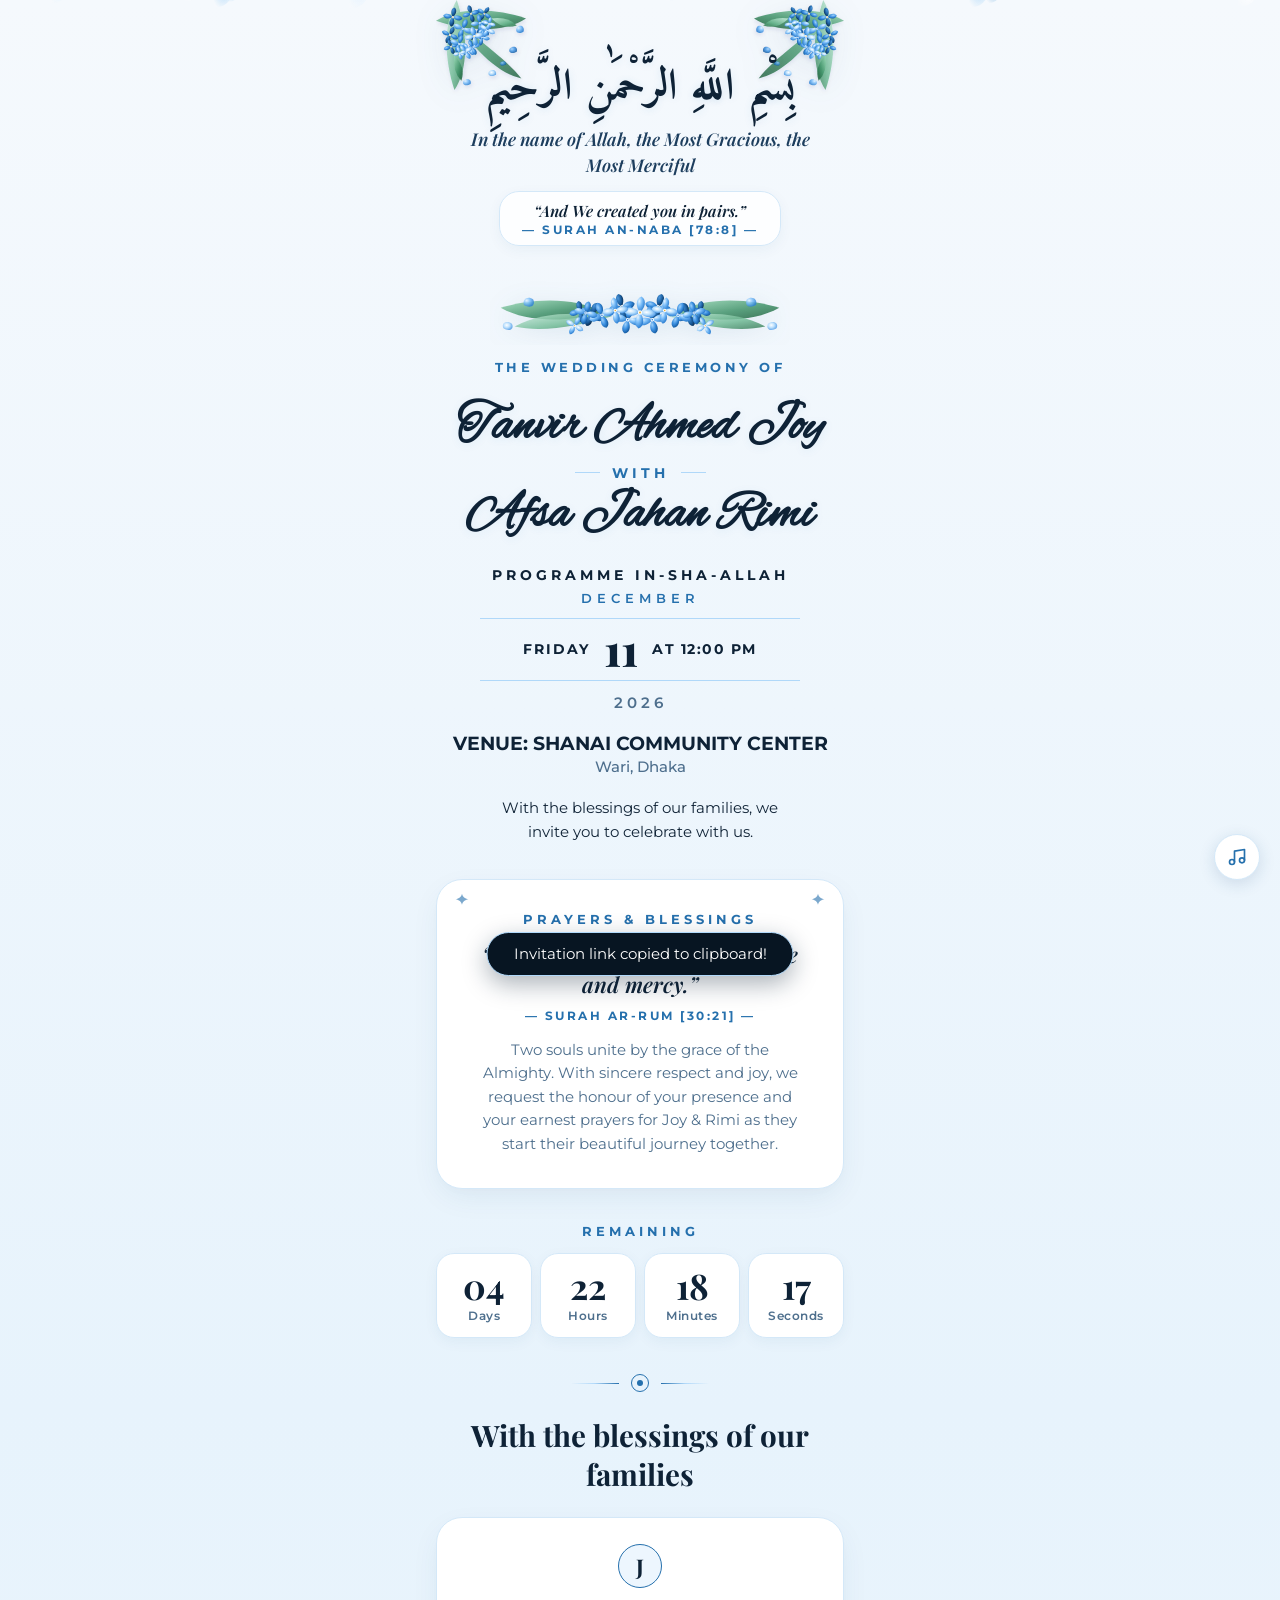
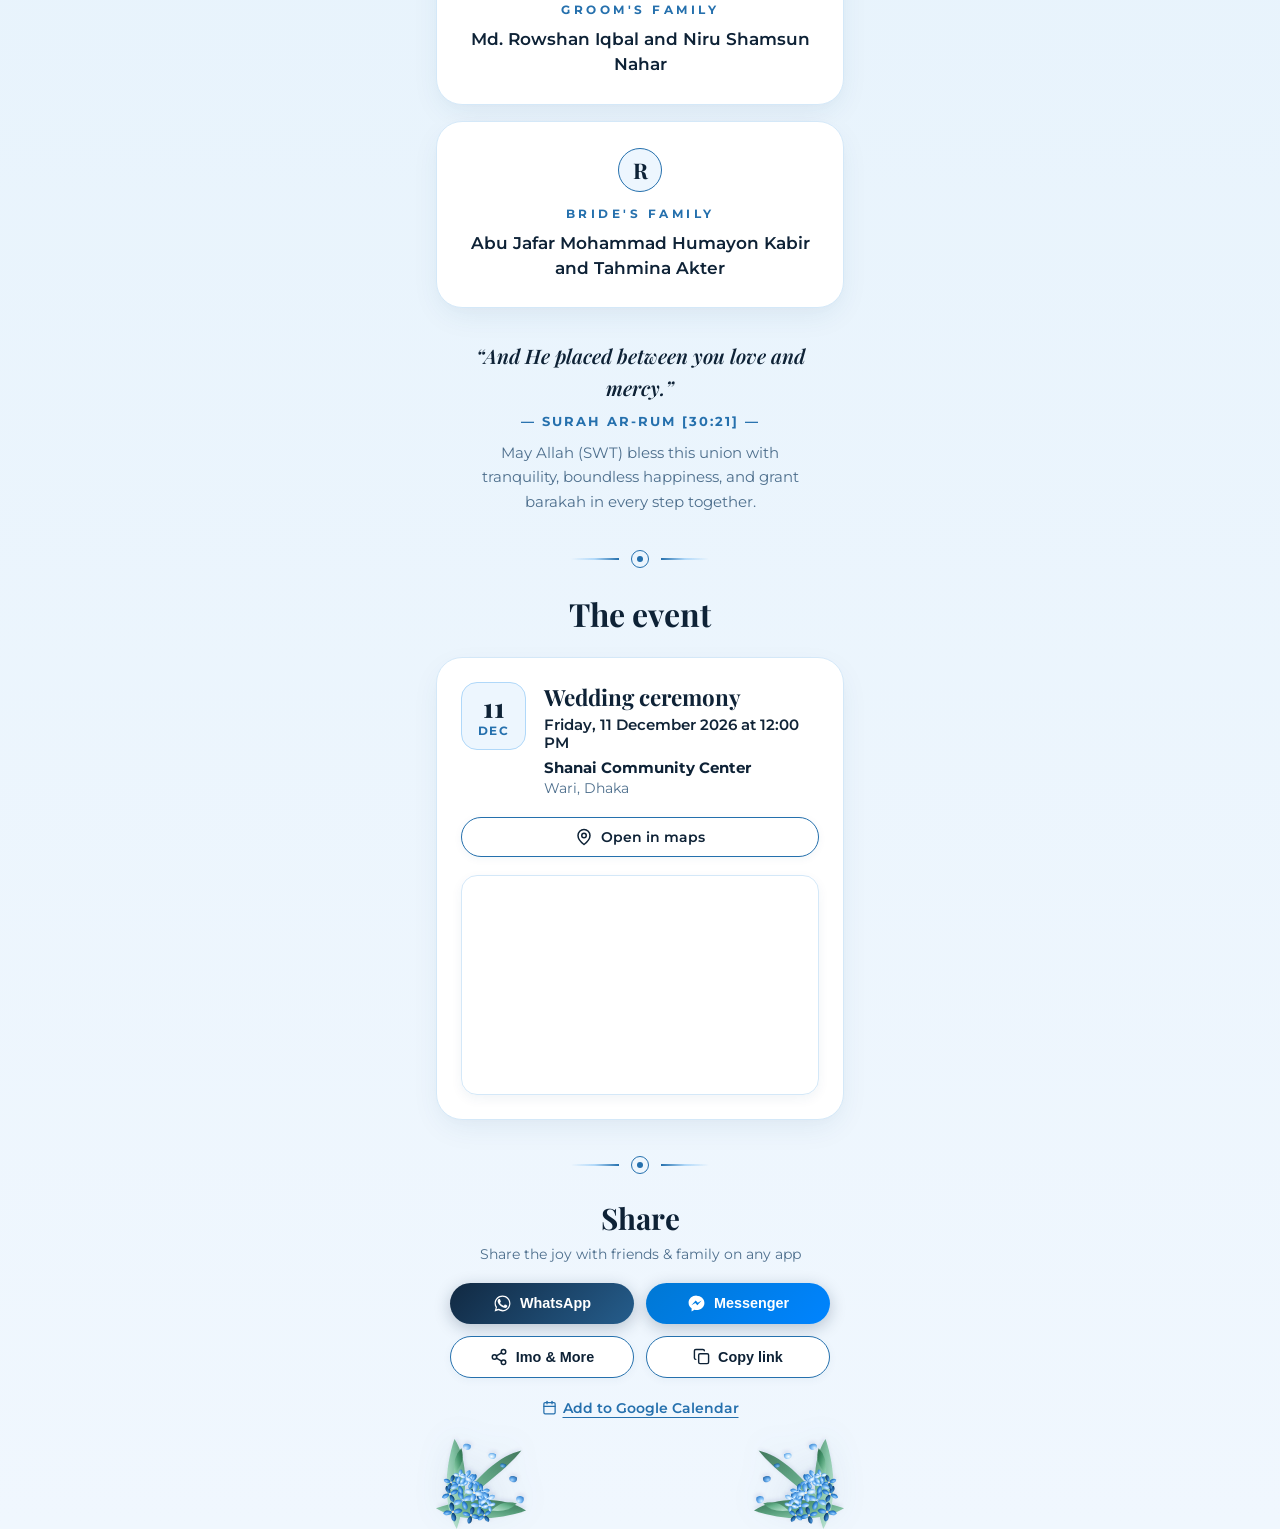
==== public/index.html @ a28a8421 "Add public directory for static site deployment" ====
<!DOCTYPE html>
<html lang="en">
<head>
  <meta charset="UTF-8">
  <meta name="viewport" content="width=device-width, initial-scale=1.0">
  <title>The Wedding of Joy & Rimi | 11 December 2026</title>
  
  <!-- Open Graph Meta Tags for WhatsApp, Facebook, iMessage previews -->
  <meta property="og:title" content="The Wedding of Joy & Rimi">
  <meta property="og:description" content="We cordially invite you to celebrate the wedding ceremony of Tanvir Ahmed Joy & Afsa Jahan Rimi on Friday, 11 December 2026 at 12:00 PM at Shanai Community Center, Wari, Dhaka.">
  <meta property="og:type" content="website">
  
  <!-- Google Fonts: Amiri (Arabic), Alex Brush (Calligraphy), Playfair Display, Montserrat -->
  <link rel="preconnect" href="https://fonts.googleapis.com">
  <link rel="preconnect" href="https://fonts.gstatic.com" crossorigin>
  <link href="https://fonts.googleapis.com/css2?family=Alex+Brush&family=Amiri:ital,wght@0,400;0,700;1,400&family=Cormorant+Garamond:ital,wght@0,400;0,500;0,600;0,700;1,400;1,600&family=Montserrat:wght@300;400;500;600;700&family=Playfair+Display:ital,wght@0,400;0,600;0,700;1,400&family=Pinyon+Script&display=swap" rel="stylesheet">
  
  <!-- Custom Stylesheet -->
  <link rel="stylesheet" href="style.css">
</head>
<body>

  <!-- Floating Falling Baby Blue Hydrangea Petals Layer -->
  <div id="petals-container"></div>

  <!-- Main Mobile-First Wrapper -->
  <main class="invitation-wrapper">

    <!-- ==============================================
         CORNER FLOWERS: PURE 100% VECTOR HYDRANGEA BLOSSOMS
         (Clean Watercolor Vector: No Text, No Human Figures)
         ============================================== -->
    <!-- Top-Left Corner -->
    <img src="assets/corner-flower.svg" class="corner-flower corner-top-left" alt="Hydrangea Corner Top Left">
    
    <!-- Top-Right Corner -->
    <img src="assets/corner-flower.svg" class="corner-flower corner-top-right" alt="Hydrangea Corner Top Right">

    <!-- Bottom-Left Corner -->
    <img src="assets/corner-flower.svg" class="corner-flower corner-bottom-left" alt="Hydrangea Corner Bottom Left">

    <!-- Bottom-Right Corner -->
    <img src="assets/corner-flower.svg" class="corner-flower corner-bottom-right" alt="Hydrangea Corner Bottom Right">


    <!-- ==============================================
         HEADER SECTION: BISMILLAH & SURAH AN-NABA AT TOP
         ============================================== -->
    <header style="text-align: center; position: relative; z-index: 2;">
      
      <!-- SACRED BLESSINGS: BISMILLAH SHOBAR UPORE -->
      <div class="sacred-header-block">
        
        <!-- 1. Arabic Bismillah: At the very top -->
        <h1 class="arabic-bismillah">
          بِسْمِ اللَّهِ الرَّحْمَٰنِ الرَّحِيمِ
        </h1>

        <!-- 2. English Translation right under Bismillah -->
        <p class="bismillah-translation">
          In the name of Allah, the Most Gracious, the Most Merciful
        </p>

        <!-- 3. Quranic Verse: Surah An-Naba Explicitly Mentioned -->
        <div class="sacred-verse-box">
          <p class="sacred-verse-text">
            &ldquo;And We created you in pairs.&rdquo;
          </p>
          <p class="sacred-verse-surah">
            — SURAH AN-NABA [78:8] —
          </p>
        </div>

      </div>

      <!-- Symmetrical Baby Blue Watercolor Hydrangea Garland -->
      <div class="top-floral-bouquet">
        <img src="assets/center-garland.svg" alt="Hydrangea Floral Garland" style="width: 100%; height: auto; max-height: 65px; display: block; margin: 0 auto;">
      </div>

      <!-- Wedding Ceremony Tag -->
      <p class="wedding-ceremony-tag">
        THE WEDDING CEREMONY OF
      </p>

      <!-- ==============================================
           COUPLE NAMES: NO CIRCLE, PURE SCRIPT (FROM YOUR PIC)
           ============================================== -->
      <div class="couple-names-section">
        <!-- Groom Name in Flowing Script Calligraphy -->
        <div class="couple-name-title">
          Tanvir Ahmed Joy
        </div>
        
        <!-- Elegant "WITH" Badge (Matching Bilal Naveed WITH Asma Zahid) -->
        <div>
          <span class="couple-with-tag">WITH</span>
        </div>
        
        <!-- Bride Name in Flowing Script Calligraphy -->
        <div class="couple-name-title">
          Afsa Jahan Rimi
        </div>
      </div>

      <!-- ==============================================
           PROGRAMME IN-SHA-ALLAH & DATE (FROM YOUR PIC)
           ============================================== -->
      <div class="hero-date-section" style="margin-top: 16px;">
        <p style="font-size: 0.88rem; letter-spacing: 4px; color: var(--primary-navy); font-weight: 700; text-transform: uppercase;">
          PROGRAMME IN-SHA-ALLAH
        </p>

        <p style="font-size: 0.82rem; letter-spacing: 5px; color: var(--accent-blue); font-weight: 600; text-transform: uppercase; margin-top: 6px;">
          DECEMBER
        </p>

        <!-- Double Strip for Date: MONDAY 24 AT 1:30 PM style -->
        <div class="date-double-strip">
          <span style="font-size: 0.88rem; letter-spacing: 2px; color: var(--primary-navy); font-weight: 700;">FRIDAY</span>
          <span style="font-family: 'Playfair Display', Georgia, serif; font-size: 2.8rem; line-height: 1; color: var(--primary-navy); font-weight: 800;">11</span>
          <span style="font-size: 0.88rem; letter-spacing: 1.5px; color: var(--primary-navy); font-weight: 700;">AT 12:00 PM</span>
        </div>

        <p style="font-size: 0.95rem; letter-spacing: 4px; color: var(--text-muted); font-weight: 600; margin-bottom: 20px;">
          2026
        </p>

        <!-- Venue Headline -->
        <h3 style="font-size: 1.18rem; font-weight: 700; color: var(--primary-navy); margin-bottom: 3px;">
          VENUE: SHANAI COMMUNITY CENTER
        </h3>
        <p style="font-size: 0.92rem; color: var(--text-muted); font-weight: 500; margin-bottom: 20px;">
          Wari, Dhaka
        </p>

        <!-- Welcome Sentence -->
        <p style="font-size: 0.95rem; color: var(--text-main); font-weight: 400; line-height: 1.6; max-width: 320px; margin: 0 auto;">
          With the blessings of our families, we invite you to celebrate with us.
        </p>
      </div>

    </header>


    <!-- ==============================================
         PRAYERS & BLESSINGS SECTION
         ============================================== -->
    <section style="margin-top: 35px; position: relative; z-index: 2;">
      
      <!-- Blessing Card with Corner Accents -->
      <div class="wedding-card" style="text-align: center; padding: 32px 24px;">
        
        <!-- Corner Floral Mini Icons -->
        <div style="position: absolute; top: 12px; left: 14px; opacity: 0.6;">
          <svg width="22" height="22" viewBox="0 0 24 24" fill="var(--accent-blue)">
            <path d="M12 2C13 6 15 7 19 8C15 9 13 10 12 14C11 10 9 9 5 8C9 7 11 6 12 2Z"/>
          </svg>
        </div>
        <div style="position: absolute; top: 12px; right: 14px; opacity: 0.6;">
          <svg width="22" height="22" viewBox="0 0 24 24" fill="var(--accent-blue)">
            <path d="M12 2C13 6 15 7 19 8C15 9 13 10 12 14C11 10 9 9 5 8C9 7 11 6 12 2Z"/>
          </svg>
        </div>

        <p style="font-size: 0.8rem; letter-spacing: 4px; color: var(--accent-blue); font-weight: 700; text-transform: uppercase; margin-bottom: 12px;">
          PRAYERS & BLESSINGS
        </p>

        <h2 class="font-serif-title" style="font-size: 1.35rem; font-style: italic; font-weight: 600; color: var(--primary-navy); line-height: 1.4; margin-bottom: 8px;">
          &ldquo;And He placed between you love and mercy.&rdquo;
        </h2>
        <p style="font-size: 0.76rem; letter-spacing: 2.5px; font-weight: 700; color: var(--accent-blue); text-transform: uppercase; margin-bottom: 16px;">
          — SURAH AR-RUM [30:21] —
        </p>

        <p style="font-size: 0.92rem; color: var(--text-muted); line-height: 1.6; max-width: 320px; margin: 0 auto;">
          Two souls unite by the grace of the Almighty. With sincere respect and joy, we request the honour of your presence and your earnest prayers for Joy & Rimi as they start their beautiful journey together.
        </p>
      </div>

      <!-- COUNTDOWN TIMER SECTION -->
      <div style="text-align: center; margin-top: 35px;">
        <p style="font-size: 0.8rem; letter-spacing: 4px; color: var(--accent-blue); font-weight: 700; text-transform: uppercase; margin-bottom: 12px;">
          REMAINING
        </p>

        <!-- 4 Grid Boxes -->
        <div class="countdown-grid">
          <div class="countdown-box">
            <div id="days" class="countdown-number">00</div>
            <div class="countdown-label">Days</div>
          </div>
          <div class="countdown-box">
            <div id="hours" class="countdown-number">00</div>
            <div class="countdown-label">Hours</div>
          </div>
          <div class="countdown-box">
            <div id="minutes" class="countdown-number">00</div>
            <div class="countdown-label">Minutes</div>
          </div>
          <div class="countdown-box">
            <div id="seconds" class="countdown-number">00</div>
            <div class="countdown-label">Seconds</div>
          </div>
        </div>
      </div>

    </section>


    <!-- ==============================================
         DIVIDER
         ============================================== -->
    <div class="ornament-divider">
      <div class="line"></div>
      <div class="circle"></div>
      <div class="line right"></div>
    </div>


    <!-- ==============================================
         FAMILY BLESSINGS SECTION
         ============================================== -->
    <section style="position: relative; z-index: 2;">
      
      <div style="text-align: center; margin-bottom: 24px;">
        <h2 class="font-serif-title" style="font-size: 1.85rem; color: var(--primary-navy); font-weight: 700; line-height: 1.3;">
          With the blessings of our<br>families
        </h2>
      </div>

      <div style="display: flex; flex-direction: column; gap: 16px;">
        
        <!-- GROOM'S FAMILY CARD -->
        <div class="wedding-card" style="text-align: center; padding: 26px 20px;">
          <!-- Badge Circle with Groom's Initial (J for Joy) -->
          <div style="width: 44px; height: 44px; border: 1.5px solid var(--accent-blue); border-radius: 50%; display: flex; align-items: center; justify-content: center; margin: 0 auto 14px auto; background: var(--accent-blue-pale);">
            <span class="font-serif-title" style="font-size: 1.35rem; color: var(--primary-navy); font-weight: 700;">J</span>
          </div>

          <p style="font-size: 0.78rem; letter-spacing: 3.5px; color: var(--accent-blue); font-weight: 700; text-transform: uppercase; margin-bottom: 10px;">
            GROOM'S FAMILY
          </p>

          <p style="font-size: 1.05rem; color: var(--primary-navy); font-weight: 600; line-height: 1.5;">
             Md. Rowshan Iqbal and Niru Shamsun Nahar
          </p>
        </div>

        <!-- BRIDE'S FAMILY CARD -->
        <div class="wedding-card" style="text-align: center; padding: 26px 20px;">
          <!-- Badge Circle with Bride's Initial (R for Rimi) -->
          <div style="width: 44px; height: 44px; border: 1.5px solid var(--accent-blue); border-radius: 50%; display: flex; align-items: center; justify-content: center; margin: 0 auto 14px auto; background: var(--accent-blue-pale);">
            <span class="font-serif-title" style="font-size: 1.35rem; color: var(--primary-navy); font-weight: 700;">R</span>
          </div>

          <p style="font-size: 0.78rem; letter-spacing: 3.5px; color: var(--accent-blue); font-weight: 700; text-transform: uppercase; margin-bottom: 10px;">
            BRIDE'S FAMILY
          </p>

          <p style="font-size: 1.05rem; color: var(--primary-navy); font-weight: 600; line-height: 1.5;">
            Abu Jafar Mohammad Humayon Kabir and Tahmina Akter
          </p>
        </div>

      </div>

      <!-- Islamic Quranic Verse & Couple's Blessing Quote -->
      <div style="text-align: center; margin-top: 32px; padding: 0 10px;">
        <p class="font-serif-title" style="font-size: 1.25rem; font-style: italic; color: var(--primary-navy); line-height: 1.6; margin-bottom: 10px; font-weight: 600;">
          &ldquo;And He placed between you love and mercy.&rdquo;
        </p>
        <p style="font-size: 0.8rem; letter-spacing: 2px; color: var(--accent-blue); font-weight: 700; text-transform: uppercase; margin-bottom: 12px;">
          — Surah Ar-Rum [30:21] —
        </p>
        <p style="font-size: 0.95rem; color: var(--text-muted); font-weight: 400; line-height: 1.6; max-width: 330px; margin: 0 auto;">
          May Allah (SWT) bless this union with tranquility, boundless happiness, and grant barakah in every step together.
        </p>
      </div>

    </section>


    <!-- ==============================================
         DIVIDER
         ============================================== -->
    <div class="ornament-divider">
      <div class="line"></div>
      <div class="circle"></div>
      <div class="line right"></div>
    </div>


    <!-- ==============================================
         THE EVENT SECTION
         ============================================== -->
    <section style="position: relative; z-index: 2;">
      
      <div style="text-align: center; margin-bottom: 22px;">
        <h2 class="font-serif-title" style="font-size: 2rem; color: var(--primary-navy); font-weight: 700;">
          The event
        </h2>
      </div>

      <!-- Event Details Card -->
      <div class="wedding-card" style="padding: 24px;">
        
        <!-- Header Row with Date Badge & Title -->
        <div style="display: flex; gap: 18px; align-items: flex-start; margin-bottom: 20px;">
          
          <!-- Date Badge with Clean Normal 11 -->
          <div style="min-width: 65px; height: 68px; border: 1.5px solid var(--accent-blue-light); border-radius: 16px; display: flex; flex-direction: column; align-items: center; justify-content: center; background: var(--accent-blue-pale);">
            <span style="font-family: 'Playfair Display', Georgia, serif; font-size: 1.7rem; font-weight: 800; color: var(--primary-navy); line-height: 1;">11</span>
            <span style="font-size: 0.72rem; letter-spacing: 1.5px; color: var(--accent-blue); font-weight: 700; margin-top: 3px;">DEC</span>
          </div>

          <!-- Event Title & Info -->
          <div>
            <h3 class="font-serif-title" style="font-size: 1.4rem; font-weight: 700; color: var(--primary-navy); margin-bottom: 4px;">
              Wedding ceremony
            </h3>
            <p style="font-size: 0.92rem; color: var(--text-main); font-weight: 600; margin-bottom: 6px;">
              Friday, 11 December 2026 at 12:00 PM
            </p>
            <p style="font-size: 0.95rem; color: var(--primary-navy); font-weight: 700; margin-bottom: 2px;">
              Shanai Community Center
            </p>
            <p style="font-size: 0.88rem; color: var(--text-muted);">
              Wari, Dhaka
            </p>
          </div>

        </div>

        <!-- Open in Maps Button -->
        <div style="text-align: center; margin-bottom: 18px;">
          <a href="https://maps.google.com/?q=Shanai+Community+Center,+Wari,+Dhaka" target="_blank" rel="noopener noreferrer" class="btn-outline" style="width: 100%; border-radius: 50px; padding: 10px 20px; font-size: 0.9rem;">
            <svg width="18" height="18" viewBox="0 0 24 24" fill="none" stroke="currentColor" stroke-width="2" stroke-linecap="round" stroke-linejoin="round">
              <path d="M20 10c0 6-8 12-8 12s-8-6-8-12a8 8 0 0 1 16 0Z"/>
              <circle cx="12" cy="10" r="3"/>
            </svg>
            Open in maps
          </a>
        </div>

        <!-- Google Map Interactive Embed -->
        <div style="border-radius: 16px; overflow: hidden; height: 220px; border: 1px solid var(--card-border); position: relative; box-shadow: 0 4px 12px rgba(25, 75, 120, 0.06);">
          <iframe 
            src="https://maps.google.com/maps?q=Shanai%20Community%20Center,%20Wari,%20Dhaka&t=&z=15&ie=UTF8&iwloc=&output=embed" 
            width="100%" 
            height="100%" 
            style="border:0;" 
            allowfullscreen="" 
            loading="lazy" 
            referrerpolicy="no-referrer-when-downgrade">
          </iframe>
        </div>

      </div>

    </section>


    <!-- ==============================================
         DIVIDER
         ============================================== -->
    <div class="ornament-divider">
      <div class="line"></div>
      <div class="circle"></div>
      <div class="line right"></div>
    </div>


    <!-- ==============================================
         SHARE SECTION (Multi-App Support)
         ============================================== -->
    <section style="text-align: center; position: relative; z-index: 2;">
      
      <h2 class="font-serif-title" style="font-size: 1.85rem; color: var(--primary-navy); font-weight: 700; margin-bottom: 8px;">
        Share
      </h2>
      <p style="font-size: 0.88rem; color: var(--text-muted); margin-bottom: 20px;">
        Share the joy with friends & family on any app
      </p>

      <!-- Share Action Buttons Grid -->
      <div style="display: grid; grid-template-columns: 1fr 1fr; gap: 12px; max-width: 380px; margin: 0 auto;">
        
        <!-- WhatsApp Button -->
        <button id="btn-whatsapp" class="btn-primary" style="padding: 11px 16px; font-size: 0.9rem;">
          <svg width="19" height="19" viewBox="0 0 24 24" fill="currentColor">
            <path d="M17.472 14.382c-.301-.15-1.78-.878-2.056-.979-.276-.1-.477-.15-.678.15-.201.301-.779.979-.955 1.18-.176.2-.352.226-.653.075-.301-.15-1.272-.469-2.423-1.496-.895-.798-1.5-1.784-1.676-2.085-.176-.301-.019-.464.132-.614.136-.135.301-.351.452-.527.15-.176.201-.301.301-.502.1-.201.05-.377-.025-.527-.075-.15-.678-1.633-.929-2.235-.245-.586-.494-.506-.678-.515-.176-.008-.377-.01-.578-.01s-.527.075-.803.377c-.276.301-1.054 1.03-1.054 2.511s1.079 2.912 1.23 3.113c.15.201 2.124 3.244 5.145 4.549.718.311 1.279.497 1.716.636.722.23 1.378.197 1.898.12.579-.087 1.78-.728 2.03-1.43.251-.702.251-1.303.176-1.43-.075-.127-.276-.202-.577-.353z"/>
            <path d="M12 2C6.477 2 2 6.477 2 12c0 1.905.534 3.684 1.46 5.203L2 22l4.945-1.419C8.423 21.497 10.155 22 12 22c5.523 0 10-4.477 10-10S17.523 2 12 2zm0 18c-1.65 0-3.18-.485-4.469-1.318l-.32-.206-2.92.838.852-2.836-.226-.339C4.047 14.858 3.5 13.487 3.5 12c0-4.687 3.813-8.5 8.5-8.5s8.5 3.813 8.5 8.5-3.813 8.5-8.5 8.5z"/>
          </svg>
          WhatsApp
        </button>

        <!-- Messenger / Facebook Button -->
        <button id="btn-messenger" class="btn-primary" style="padding: 11px 16px; font-size: 0.9rem; background: linear-gradient(135deg, #0078d4, #0084ff);">
          <svg width="19" height="19" viewBox="0 0 24 24" fill="currentColor">
            <path d="M12 2C6.48 2 2 6.03 2 11c0 2.87 1.48 5.43 3.79 7.08V22l3.66-2.01c.82.23 1.69.35 2.55.35 5.52 0 10-4.03 10-9s-4.48-9-10-9zm1.06 12.13l-2.54-2.71-4.96 2.71 5.46-5.8 2.58 2.71 4.92-2.71-5.46 5.8z"/>
          </svg>
          Messenger
        </button>

        <!-- Imo & All Apps (Native Share Sheet) -->
        <button id="btn-share-all" class="btn-outline" style="padding: 11px 16px; font-size: 0.9rem;">
          <svg width="18" height="18" viewBox="0 0 24 24" fill="none" stroke="currentColor" stroke-width="2" stroke-linecap="round" stroke-linejoin="round">
            <circle cx="18" cy="5" r="3"></circle>
            <circle cx="6" cy="12" r="3"></circle>
            <circle cx="18" cy="19" r="3"></circle>
            <line x1="8.59" y1="13.51" x2="15.42" y2="17.49"></line>
            <line x1="15.41" y1="6.51" x2="8.59" y2="10.49"></line>
          </svg>
          Imo & More
        </button>

        <!-- Copy Link Button -->
        <button id="btn-copy" class="btn-outline" style="padding: 11px 16px; font-size: 0.9rem;">
          <svg width="17" height="17" viewBox="0 0 24 24" fill="none" stroke="currentColor" stroke-width="2" stroke-linecap="round" stroke-linejoin="round">
            <rect width="14" height="14" x="8" y="8" rx="2" ry="2"/>
            <path d="M4 16c-1.1 0-2-.9-2-2V4c0-1.1.9-2 2-2h10c1.1 0 2 .9 2 2"/>
          </svg>
          Copy link
        </button>

      </div>

      <!-- Add to Calendar option -->
      <div style="margin-top: 22px;">
        <a href="https://calendar.google.com/calendar/render?action=TEMPLATE&text=Wedding+Ceremony:+Joy+%26+Rimi&dates=20261211T060000Z/20261211T100000Z&details=The+Wedding+Ceremony+of+Joy+%26+Rimi+at+Shanai+Community+Center,+Wari,+Dhaka.&location=Shanai+Community+Center,+Wari,+Dhaka" target="_blank" rel="noopener noreferrer" style="font-size: 0.85rem; color: var(--accent-blue); text-decoration: underline; text-underline-offset: 4px; display: inline-flex; align-items: center; gap: 6px; font-weight: 600;">
          <svg width="15" height="15" viewBox="0 0 24 24" fill="none" stroke="currentColor" stroke-width="2" stroke-linecap="round" stroke-linejoin="round">
            <rect width="18" height="18" x="3" y="4" rx="2" ry="2"/>
            <line x1="16" x2="16" y1="2" y2="6"/>
            <line x1="8" x2="8" y1="2" y2="6"/>
            <line x1="3" x2="21" y1="10" y2="10"/>
          </svg>
          Add to Google Calendar
        </a>
      </div>

    </section>

    <!-- Footer spacing -->
    <div style="height: 30px;"></div>

  </main>

  <!-- Floating Gentle Background Music Button -->
  <button id="music-toggle" class="music-toggle" title="Play Wedding Melody">
    <svg width="20" height="20" viewBox="0 0 24 24" fill="none" stroke="currentColor" stroke-width="2" stroke-linecap="round" stroke-linejoin="round">
      <path d="M9 18V5l12-2v13"/>
      <circle cx="6" cy="18" r="3"/>
      <circle cx="18" cy="16" r="3"/>
    </svg>
  </button>

  <!-- Toast Popup -->
  <div id="toast">Invitation link copied to clipboard!</div>

  <script src="script.js"></script>
</body>
</html>
---- public/style.css ----
:root {
  /* =========================================================
     VIBRANT BABY BLUE & ROYAL NAVY THEME (Crystal Clear Edition)
     ========================================================= */
  --bg-gradient-start: #f5f9fd;
  --bg-gradient-mid: #e7f3fc;
  --bg-gradient-end: #f0f7fe;
  
  --card-bg: #ffffff;
  --card-border: #d4e8f8;
  --card-shadow: 0 10px 30px -4px rgba(25, 75, 120, 0.08), 0 4px 14px rgba(0, 0, 0, 0.02);

  /* High-Contrast Deep Midnight Navy */
  --primary-navy: #0e2236;
  --primary-navy-dark: #071522;
  --primary-navy-light: #1d3e5e;
  --primary-purple: #0e2236;          /* mapped for headings & titles */
  --primary-purple-dark: #071522;
  --primary-purple-light: #2b5680;
  --primary-purple-soft: rgba(43, 120, 184, 0.1);

  /* Vibrant Hydrangea Blues */
  --accent-blue: #2570ad;
  --accent-blue-mid: #4a9be4;
  --accent-blue-light: #b0d8f9;
  --accent-blue-pale: #edf6fe;
  
  /* Accent Mappings */
  --accent-gold: #2570ad;
  --accent-gold-light: #a8d5f8;
  --accent-gold-dark: #194f7d;
  --accent-leaf: #3e88c7;
  --accent-purple: #2570ad;

  /* Crisp Readable Text Colors */
  --text-main: #112437;               /* Deep navy, ultra clear */
  --text-muted: #4e6f8d;              /* Slate blue for subtitles */
  --text-light: #7a9cb9;

  /* Fresh Watercolor Floral Palette */
  --flower-deep: #1b62a1;
  --flower-vibrant: #3d92dd;
  --flower-sky: #7bbef8;
  --flower-pale: #cde6fd;
  --leaf-fresh: #42936a;
  --leaf-light: #80c49f;
}

* {
  box-sizing: border-box;
  margin: 0;
  padding: 0;
  -webkit-tap-highlight-color: transparent;
}

body {
  font-family: 'Montserrat', sans-serif;
  color: var(--text-main);
  background: linear-gradient(180deg, var(--bg-gradient-start) 0%, var(--bg-gradient-mid) 45%, var(--bg-gradient-end) 100%);
  min-height: 100vh;
  display: flex;
  justify-content: center;
  align-items: flex-start;
  position: relative;
  overflow-x: hidden;
}

/* Background floating petals container */
#petals-container {
  position: fixed;
  top: 0;
  left: 0;
  width: 100%;
  height: 100%;
  pointer-events: none;
  z-index: 1;
  overflow: hidden;
}

.petal {
  position: absolute;
  top: -20px;
  border-radius: 80% 0 80% 0;
  filter: blur(0.3px);
  animation: fallDown linear infinite, sway ease-in-out infinite alternate;
}

@keyframes fallDown {
  0% {
    top: -30px;
    opacity: 0;
  }
  15% {
    opacity: 0.95;
  }
  85% {
    opacity: 0.9;
  }
  100% {
    top: 105vh;
    opacity: 0;
  }
}

@keyframes sway {
  0% {
    transform: rotate(0deg) translateX(0px);
  }
  50% {
    transform: rotate(45deg) translateX(24px);
  }
  100% {
    transform: rotate(90deg) translateX(-24px);
  }
}

/* Main Container: Mobile view */
.invitation-wrapper {
  width: 100%;
  max-width: 440px;
  min-height: 100vh;
  background: transparent;
  position: relative;
  z-index: 2;
  padding: 0 16px 80px 16px;
  margin: 0 auto;
}

/* ==============================================
   PURE WATERCOLOR HYDRANGEA CORNER FLOWERS
   (Clean 100% Vector Art: No Text, No Human Figures)
   ============================================== */
.corner-flower {
  position: absolute;
  width: 120px;
  max-width: 28vw;
  pointer-events: none;
  z-index: 1;
  user-select: none;
  filter: drop-shadow(0 6px 16px rgba(25, 75, 120, 0.08));
}

.corner-top-left {
  top: 0;
  left: 16px;
}

.corner-top-right {
  top: 0;
  right: 16px;
  transform: scaleX(-1);
  transform-origin: center;
}

.corner-bottom-left {
  bottom: 0;
  left: 16px;
  transform: scaleY(-1);
  transform-origin: center;
}

.corner-bottom-right {
  bottom: 0;
  right: 16px;
  transform: scale(-1, -1);
  transform-origin: center;
}

/* ==============================================
   SACRED TOP HEADER (Bismillah & Surah An-Naba)
   ============================================== */
.sacred-header-block {
  text-align: center;
  padding: 58px 16px 14px 16px;
  position: relative;
  z-index: 2;
  margin: 0 auto;
}

.arabic-bismillah {
  font-family: 'Amiri', serif;
  font-size: clamp(2rem, 6.2vw, 2.7rem);
  font-weight: 700;
  color: var(--primary-navy);
  line-height: 1.4;
  margin: 0 auto 8px auto;
  text-align: center;
  text-shadow: 0 1px 8px rgba(37, 112, 173, 0.12);
  letter-spacing: 0.5px;
}

.bismillah-translation {
  font-family: 'Playfair Display', Georgia, serif;
  font-size: clamp(0.92rem, 3.2vw, 1.1rem);
  font-style: italic;
  font-weight: 600;
  color: var(--primary-navy-light);
  line-height: 1.45;
  margin: 0 auto 14px auto;
  text-align: center;
}

.sacred-verse-box {
  display: inline-flex;
  flex-direction: column;
  align-items: center;
  justify-content: center;
  background: rgba(255, 255, 255, 0.8);
  backdrop-filter: blur(8px);
  -webkit-backdrop-filter: blur(8px);
  border: 1px solid var(--card-border);
  border-radius: 20px;
  padding: 8px 22px;
  box-shadow: 0 4px 14px rgba(25, 75, 120, 0.05);
  margin: 0 auto;
}

.sacred-verse-text {
  font-family: 'Playfair Display', Georgia, serif;
  font-size: 0.98rem;
  font-style: italic;
  font-weight: 600;
  color: var(--primary-navy);
  margin-bottom: 2px;
}

.sacred-verse-surah {
  font-family: 'Montserrat', sans-serif;
  font-size: 0.72rem;
  letter-spacing: 2.5px;
  font-weight: 700;
  color: var(--accent-blue);
  text-transform: uppercase;
}

.top-floral-bouquet {
  margin: 20px auto 14px auto;
  max-width: 300px;
  height: 65px;
  display: flex;
  justify-content: center;
  align-items: center;
  position: relative;
  z-index: 2;
}

.wedding-ceremony-tag {
  font-size: 0.82rem;
  letter-spacing: 3.5px;
  color: var(--accent-blue);
  font-weight: 700;
  text-transform: uppercase;
  margin: 0 auto 10px auto;
  text-align: center;
}

/* Couple Names Section (No Circle, Pure Script Calligraphy from Image) */
.couple-names-section {
  margin: 24px auto 20px auto;
  text-align: center;
  position: relative;
  z-index: 2;
  padding: 0 10px;
}

.couple-name-title {
  font-family: 'Alex Brush', cursive;
  font-size: clamp(2.3rem, 7.2vw, 3.2rem);
  font-weight: 700;
  color: var(--primary-navy);
  line-height: 1.15;
  letter-spacing: 0.5px;
  text-shadow: 0 2px 10px rgba(37, 112, 173, 0.08);
}

.couple-with-tag {
  font-family: 'Montserrat', sans-serif;
  font-size: 0.85rem;
  font-weight: 700;
  letter-spacing: 4px;
  color: var(--accent-blue);
  margin: 6px 0;
  display: inline-flex;
  align-items: center;
  gap: 12px;
}

.couple-with-tag::before,
.couple-with-tag::after {
  content: '';
  width: 25px;
  height: 1px;
  background: var(--accent-blue-light);
  display: inline-block;
}

/* Double horizontal lines for date (from user image) */
.date-double-strip {
  border-top: 1.5px solid var(--accent-blue-light);
  border-bottom: 1.5px solid var(--accent-blue-light);
  padding: 8px 0;
  margin: 12px auto;
  max-width: 320px;
  display: flex;
  align-items: center;
  justify-content: center;
  gap: 14px;
}

/* Font helpers */
.font-serif-title {
  font-family: 'Playfair Display', 'Cormorant Garamond', Georgia, serif;
}

.font-script {
  font-family: 'Alex Brush', 'Pinyon Script', cursive;
}

.font-display {
  font-family: 'Playfair Display', Georgia, serif;
}

/* Section Divider */
.ornament-divider {
  display: flex;
  align-items: center;
  justify-content: center;
  gap: 12px;
  margin: 36px 0 24px 0;
  color: var(--accent-blue);
}

.ornament-divider .line {
  height: 1.5px;
  width: 48px;
  background: linear-gradient(90deg, transparent, var(--accent-blue-light), var(--accent-blue));
}

.ornament-divider .line.right {
  background: linear-gradient(90deg, var(--accent-blue), var(--accent-blue-light), transparent);
}

.ornament-divider .circle {
  width: 18px;
  height: 18px;
  border: 1.5px solid var(--accent-blue);
  border-radius: 50%;
  display: flex;
  align-items: center;
  justify-content: center;
}

.ornament-divider .circle::after {
  content: '';
  width: 6px;
  height: 6px;
  background-color: var(--accent-blue);
  border-radius: 50%;
}

/* Cards */
.wedding-card {
  background: var(--card-bg);
  border-radius: 26px;
  padding: 24px;
  border: 1px solid var(--card-border);
  box-shadow: var(--card-shadow);
  position: relative;
  z-index: 2;
  transition: transform 0.3s ease, box-shadow 0.3s ease;
}

/* Countdown boxes */
.countdown-grid {
  display: grid;
  grid-template-columns: repeat(4, 1fr);
  gap: 8px;
  margin-top: 14px;
}

.countdown-box {
  background: #ffffff;
  border-radius: 18px;
  padding: 14px 4px;
  text-align: center;
  border: 1.2px solid var(--card-border);
  box-shadow: 0 4px 14px rgba(25, 75, 120, 0.05);
}

.countdown-number {
  font-family: 'Playfair Display', Georgia, serif;
  font-size: 2.2rem;
  font-weight: 700;
  color: var(--primary-navy);
  line-height: 1.05;
}

.countdown-label {
  font-size: 0.72rem;
  color: var(--text-muted);
  font-weight: 600;
  margin-top: 4px;
  letter-spacing: 0.5px;
}

/* Action Buttons */
.btn-primary {
  background: linear-gradient(135deg, #112942 0%, #255d8c 100%);
  color: #ffffff;
  border: none;
  border-radius: 50px;
  padding: 12px 28px;
  font-weight: 600;
  font-size: 0.95rem;
  display: inline-flex;
  align-items: center;
  justify-content: center;
  gap: 8px;
  cursor: pointer;
  transition: all 0.25s ease;
  text-decoration: none;
  box-shadow: 0 4px 16px rgba(17, 41, 66, 0.25);
}

.btn-primary:hover {
  background: linear-gradient(135deg, #091a2b 0%, #1a4970 100%);
  transform: translateY(-2px);
  box-shadow: 0 6px 20px rgba(17, 41, 66, 0.35);
}

.btn-outline {
  background: #ffffff;
  color: var(--primary-navy);
  border: 1.5px solid var(--accent-blue);
  border-radius: 50px;
  padding: 12px 28px;
  font-weight: 600;
  font-size: 0.95rem;
  display: inline-flex;
  align-items: center;
  justify-content: center;
  gap: 8px;
  cursor: pointer;
  transition: all 0.25s ease;
  text-decoration: none;
  box-shadow: 0 2px 8px rgba(25, 75, 120, 0.05);
}

.btn-outline:hover {
  background: var(--accent-blue-pale);
  border-color: var(--accent-blue-mid);
  color: var(--primary-navy-dark);
  transform: translateY(-2px);
}

/* Toast Message */
#toast {
  position: fixed;
  bottom: 24px;
  left: 50%;
  transform: translateX(-50%) translateY(100px);
  background: var(--primary-navy-dark);
  color: #ffffff;
  border: 1px solid var(--accent-blue-light);
  padding: 12px 26px;
  border-radius: 30px;
  font-size: 0.92rem;
  box-shadow: 0 8px 25px rgba(14, 34, 54, 0.35);
  transition: transform 0.3s cubic-bezier(0.175, 0.885, 0.32, 1.275);
  z-index: 100;
  pointer-events: none;
}

#toast.show {
  transform: translateX(-50%) translateY(0);
}

/* Floating Music Player Toggle */
.music-toggle {
  position: fixed;
  bottom: 20px;
  right: 20px;
  width: 46px;
  height: 46px;
  border-radius: 50%;
  background: #ffffff;
  color: var(--accent-blue);
  border: 1.5px solid var(--card-border);
  box-shadow: 0 4px 16px rgba(25, 75, 120, 0.15);
  display: flex;
  align-items: center;
  justify-content: center;
  cursor: pointer;
  z-index: 50;
  transition: all 0.25s ease;
}

.music-toggle.playing {
  animation: pulseMusic 2s infinite;
  background: var(--accent-blue);
  color: #ffffff;
}

@keyframes pulseMusic {
  0% { transform: scale(1); box-shadow: 0 0 0 0 rgba(37, 112, 173, 0.4); }
  70% { transform: scale(1.05); box-shadow: 0 0 0 10px rgba(37, 112, 173, 0); }
  100% { transform: scale(1); box-shadow: 0 0 0 0 rgba(37, 112, 173, 0); }
}
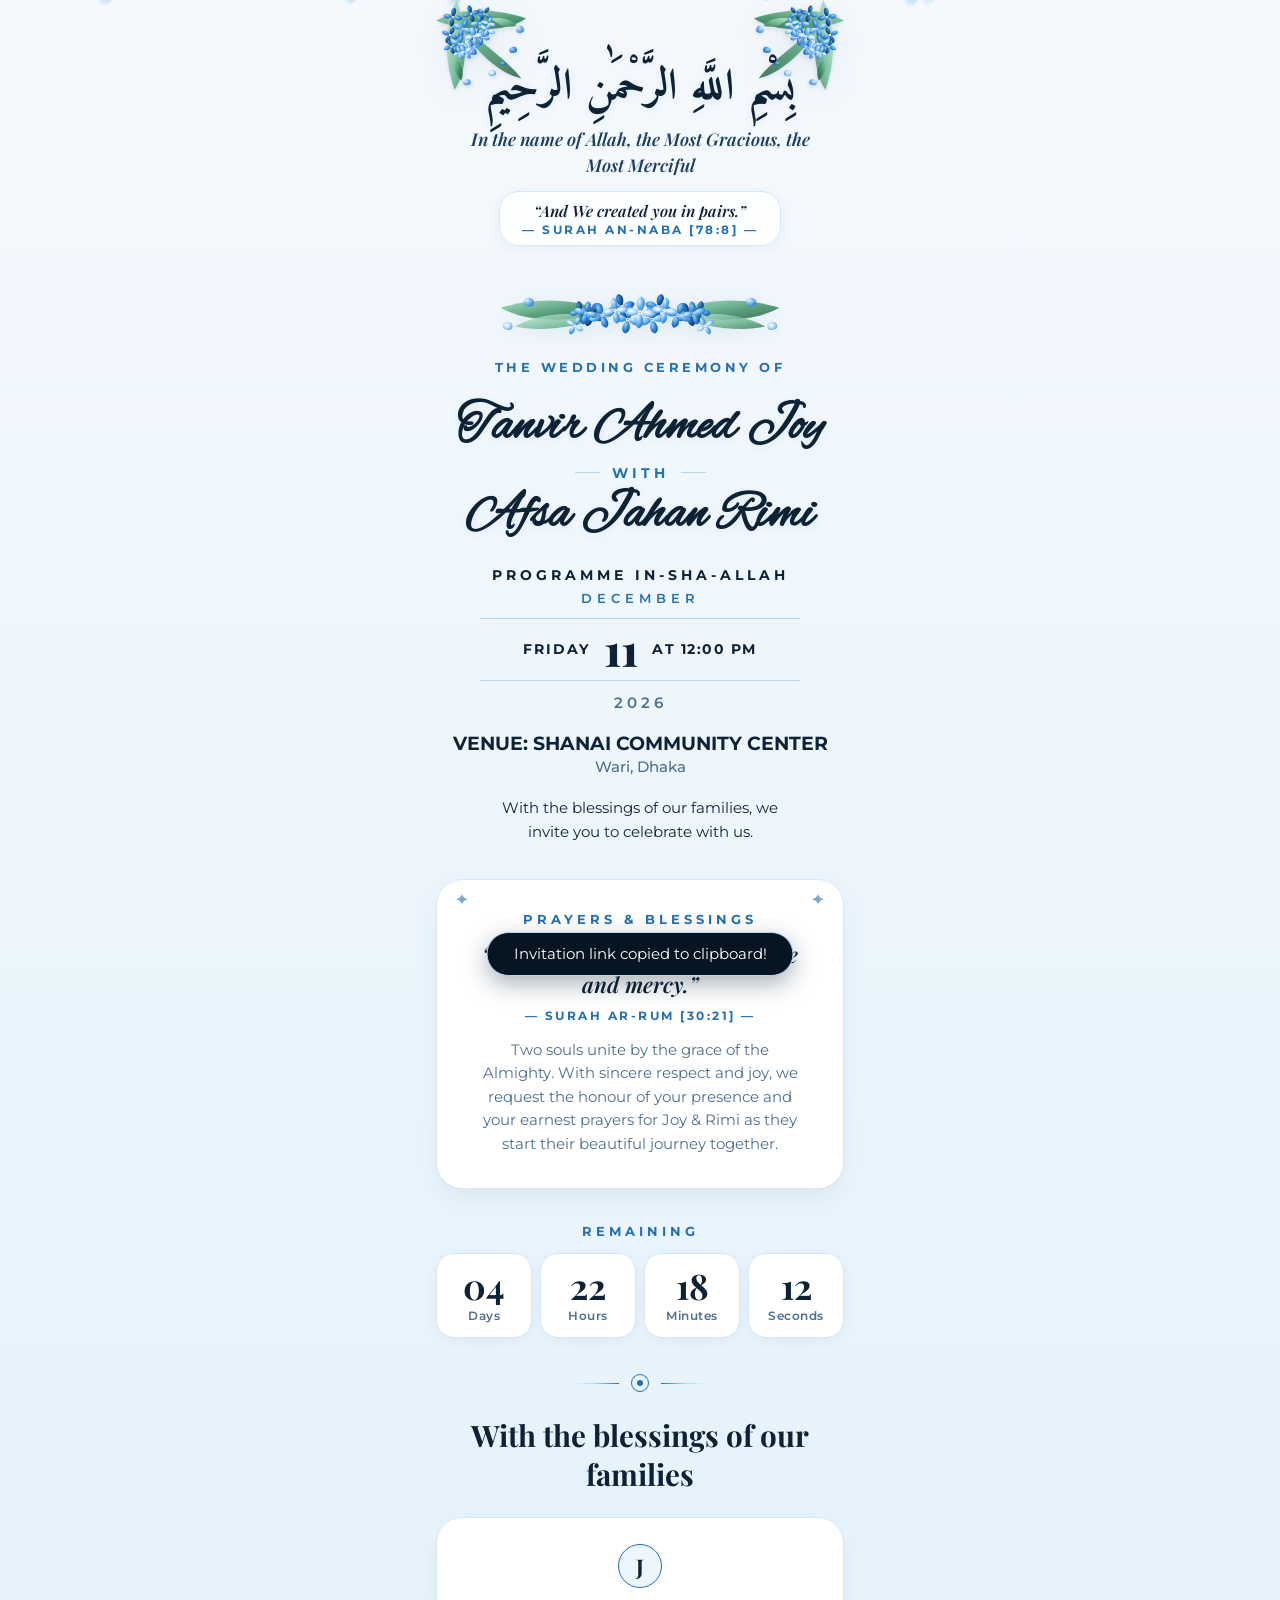
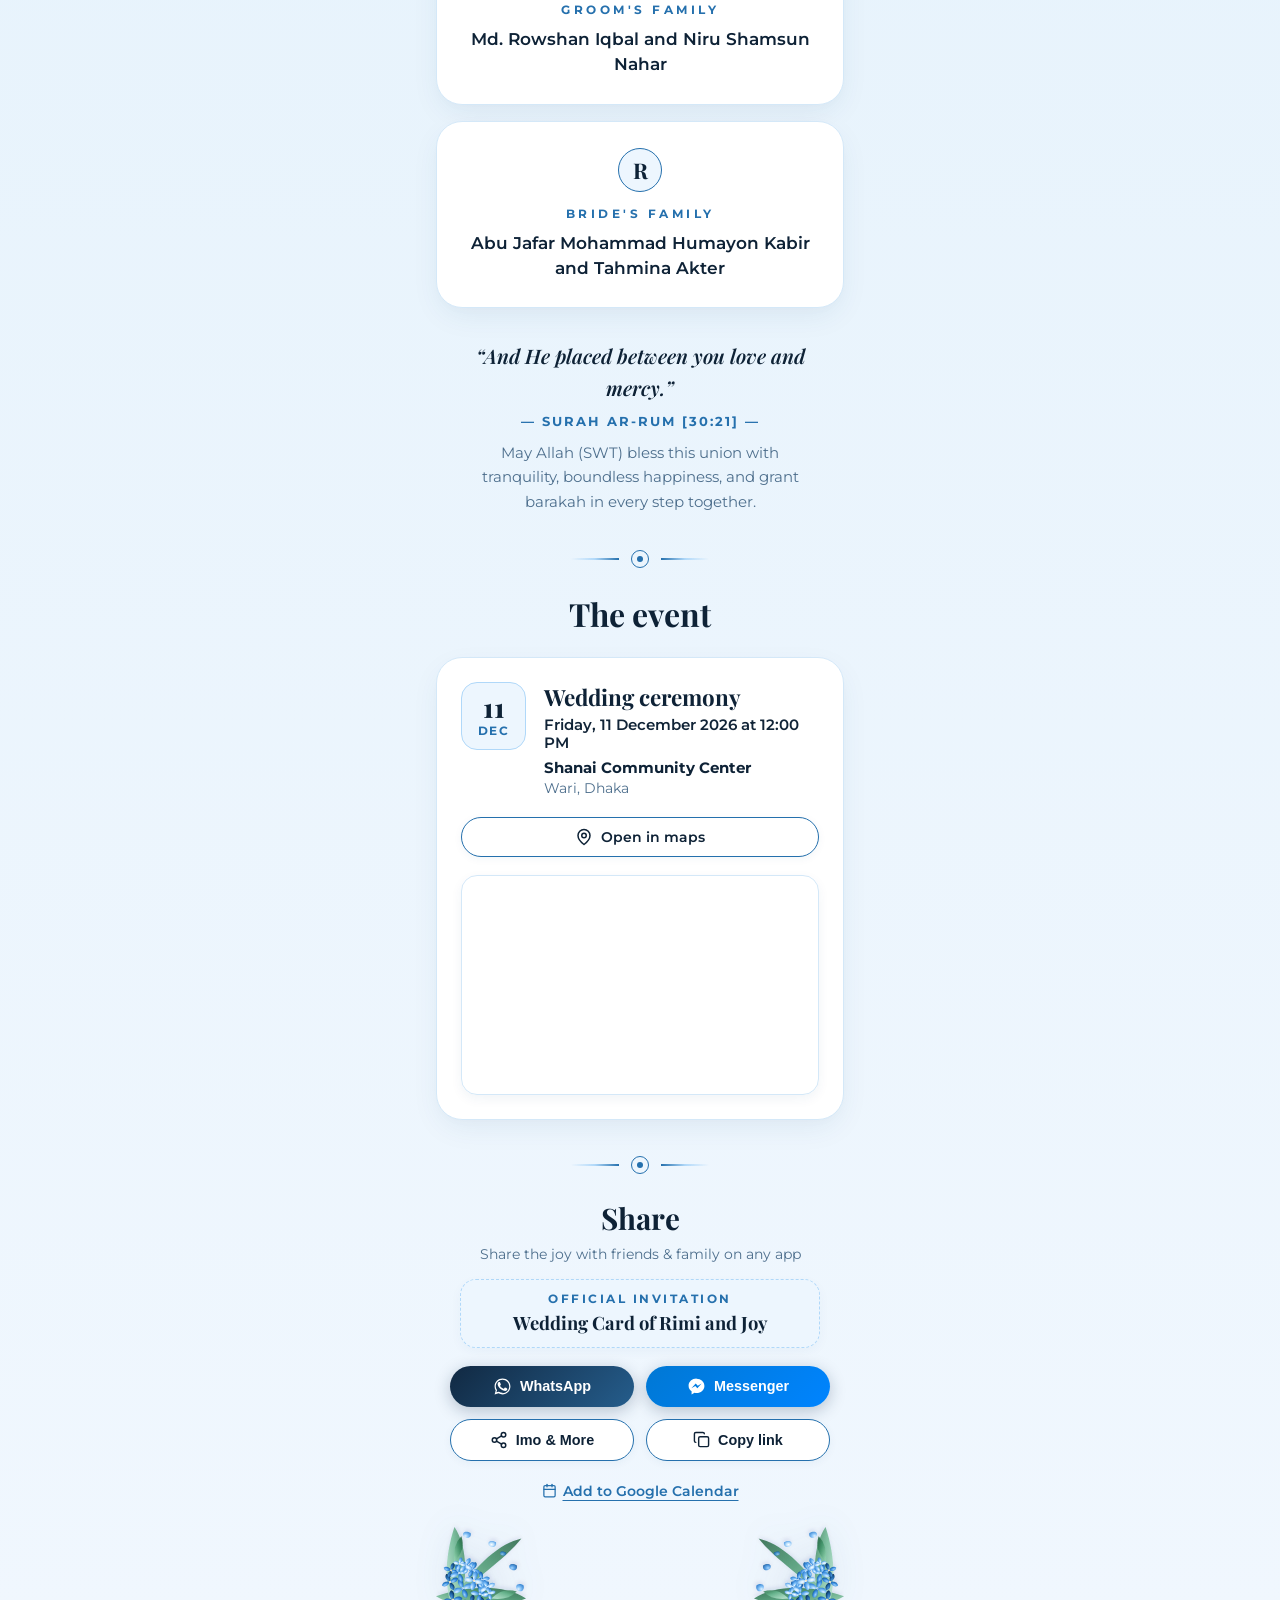
==== commit d6ed1747: "Remove sound option and brand as Wedding Card of Rimi and Joy" ====
--- a/public/index.html
+++ b/public/index.html
@@ -3,12 +3,15 @@
 <head>
   <meta charset="UTF-8">
   <meta name="viewport" content="width=device-width, initial-scale=1.0">
-  <title>The Wedding of Joy & Rimi | 11 December 2026</title>
+  <title>Wedding Card of Rimi and Joy | 11 December 2026</title>
   
   <!-- Open Graph Meta Tags for WhatsApp, Facebook, iMessage previews -->
-  <meta property="og:title" content="The Wedding of Joy & Rimi">
-  <meta property="og:description" content="We cordially invite you to celebrate the wedding ceremony of Tanvir Ahmed Joy & Afsa Jahan Rimi on Friday, 11 December 2026 at 12:00 PM at Shanai Community Center, Wari, Dhaka.">
+  <meta property="og:title" content="Wedding Card of Rimi and Joy">
+  <meta property="og:site_name" content="Wedding Card of Rimi and Joy">
+  <meta property="og:description" content="Wedding Card of Rimi and Joy • You are cordially invited to celebrate the wedding ceremony of Joy & Rimi on Friday, 11 December 2026 at Shanai Community Center, Wari, Dhaka.">
   <meta property="og:type" content="website">
+  <meta name="twitter:title" content="Wedding Card of Rimi and Joy">
+  <meta name="twitter:description" content="Wedding Card of Rimi and Joy • Friday, 11 December 2026 at Shanai Community Center, Wari, Dhaka.">
   
   <!-- Google Fonts: Amiri (Arabic), Alex Brush (Calligraphy), Playfair Display, Montserrat -->
   <link rel="preconnect" href="https://fonts.googleapis.com">
@@ -380,9 +383,15 @@
       <h2 class="font-serif-title" style="font-size: 1.85rem; color: var(--primary-navy); font-weight: 700; margin-bottom: 8px;">
         Share
       </h2>
-      <p style="font-size: 0.88rem; color: var(--text-muted); margin-bottom: 20px;">
+      <p style="font-size: 0.88rem; color: var(--text-muted); margin-bottom: 16px;">
         Share the joy with friends & family on any app
       </p>
+
+      <!-- Wedding Card Official Title Badge (Masks raw onrender URL) -->
+      <div class="wedding-card-badge-box">
+        <span class="wedding-card-badge-label">OFFICIAL INVITATION</span>
+        <div class="wedding-card-badge-name">Wedding Card of Rimi and Joy</div>
+      </div>
 
       <!-- Share Action Buttons Grid -->
       <div style="display: grid; grid-template-columns: 1fr 1fr; gap: 12px; max-width: 380px; margin: 0 auto;">
@@ -443,18 +452,9 @@
     </section>
 
     <!-- Footer spacing -->
-    <div style="height: 30px;"></div>
+    <div style="height: 35px;"></div>
 
   </main>
-
-  <!-- Floating Gentle Background Music Button -->
-  <button id="music-toggle" class="music-toggle" title="Play Wedding Melody">
-    <svg width="20" height="20" viewBox="0 0 24 24" fill="none" stroke="currentColor" stroke-width="2" stroke-linecap="round" stroke-linejoin="round">
-      <path d="M9 18V5l12-2v13"/>
-      <circle cx="6" cy="18" r="3"/>
-      <circle cx="18" cy="16" r="3"/>
-    </svg>
-  </button>
 
   <!-- Toast Popup -->
   <div id="toast">Invitation link copied to clipboard!</div>
--- a/public/style.css
+++ b/public/style.css
@@ -475,34 +475,30 @@
   transform: translateX(-50%) translateY(0);
 }
 
-/* Floating Music Player Toggle */
-.music-toggle {
-  position: fixed;
-  bottom: 20px;
-  right: 20px;
-  width: 46px;
-  height: 46px;
-  border-radius: 50%;
-  background: #ffffff;
+/* Official Wedding Card Link Badge Box */
+.wedding-card-badge-box {
+  background: var(--accent-blue-pale);
+  border: 1.5px dashed var(--accent-blue-light);
+  border-radius: 16px;
+  padding: 12px 18px;
+  max-width: 360px;
+  margin: 0 auto 18px auto;
+  text-align: center;
+  box-shadow: 0 4px 12px rgba(25, 75, 120, 0.04);
+}
+
+.wedding-card-badge-label {
+  font-size: 0.72rem;
+  letter-spacing: 2.5px;
   color: var(--accent-blue);
-  border: 1.5px solid var(--card-border);
-  box-shadow: 0 4px 16px rgba(25, 75, 120, 0.15);
-  display: flex;
-  align-items: center;
-  justify-content: center;
-  cursor: pointer;
-  z-index: 50;
-  transition: all 0.25s ease;
-}
-
-.music-toggle.playing {
-  animation: pulseMusic 2s infinite;
-  background: var(--accent-blue);
-  color: #ffffff;
-}
-
-@keyframes pulseMusic {
-  0% { transform: scale(1); box-shadow: 0 0 0 0 rgba(37, 112, 173, 0.4); }
-  70% { transform: scale(1.05); box-shadow: 0 0 0 10px rgba(37, 112, 173, 0); }
-  100% { transform: scale(1); box-shadow: 0 0 0 0 rgba(37, 112, 173, 0); }
-}
+  font-weight: 700;
+  display: block;
+  margin-bottom: 4px;
+}
+
+.wedding-card-badge-name {
+  font-family: 'Playfair Display', Georgia, serif;
+  font-size: 1.15rem;
+  font-weight: 700;
+  color: var(--primary-navy);
+}
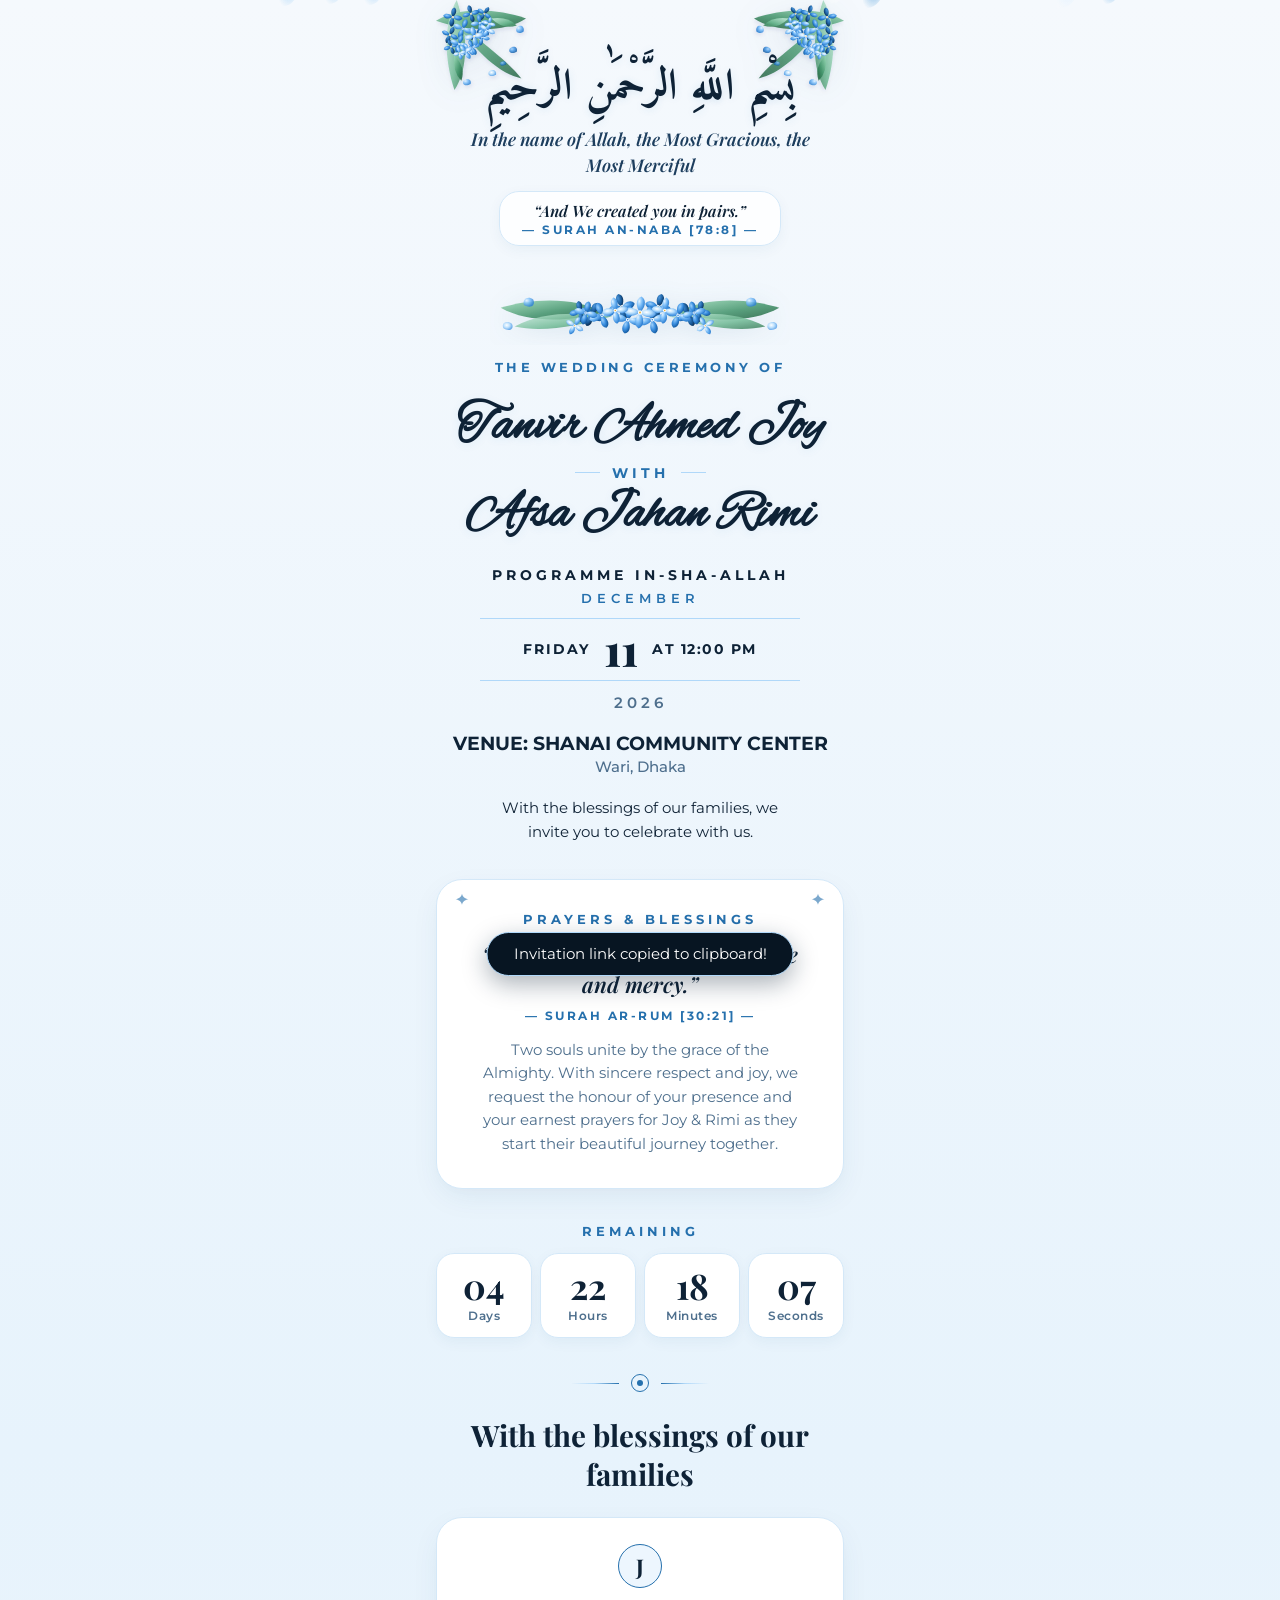
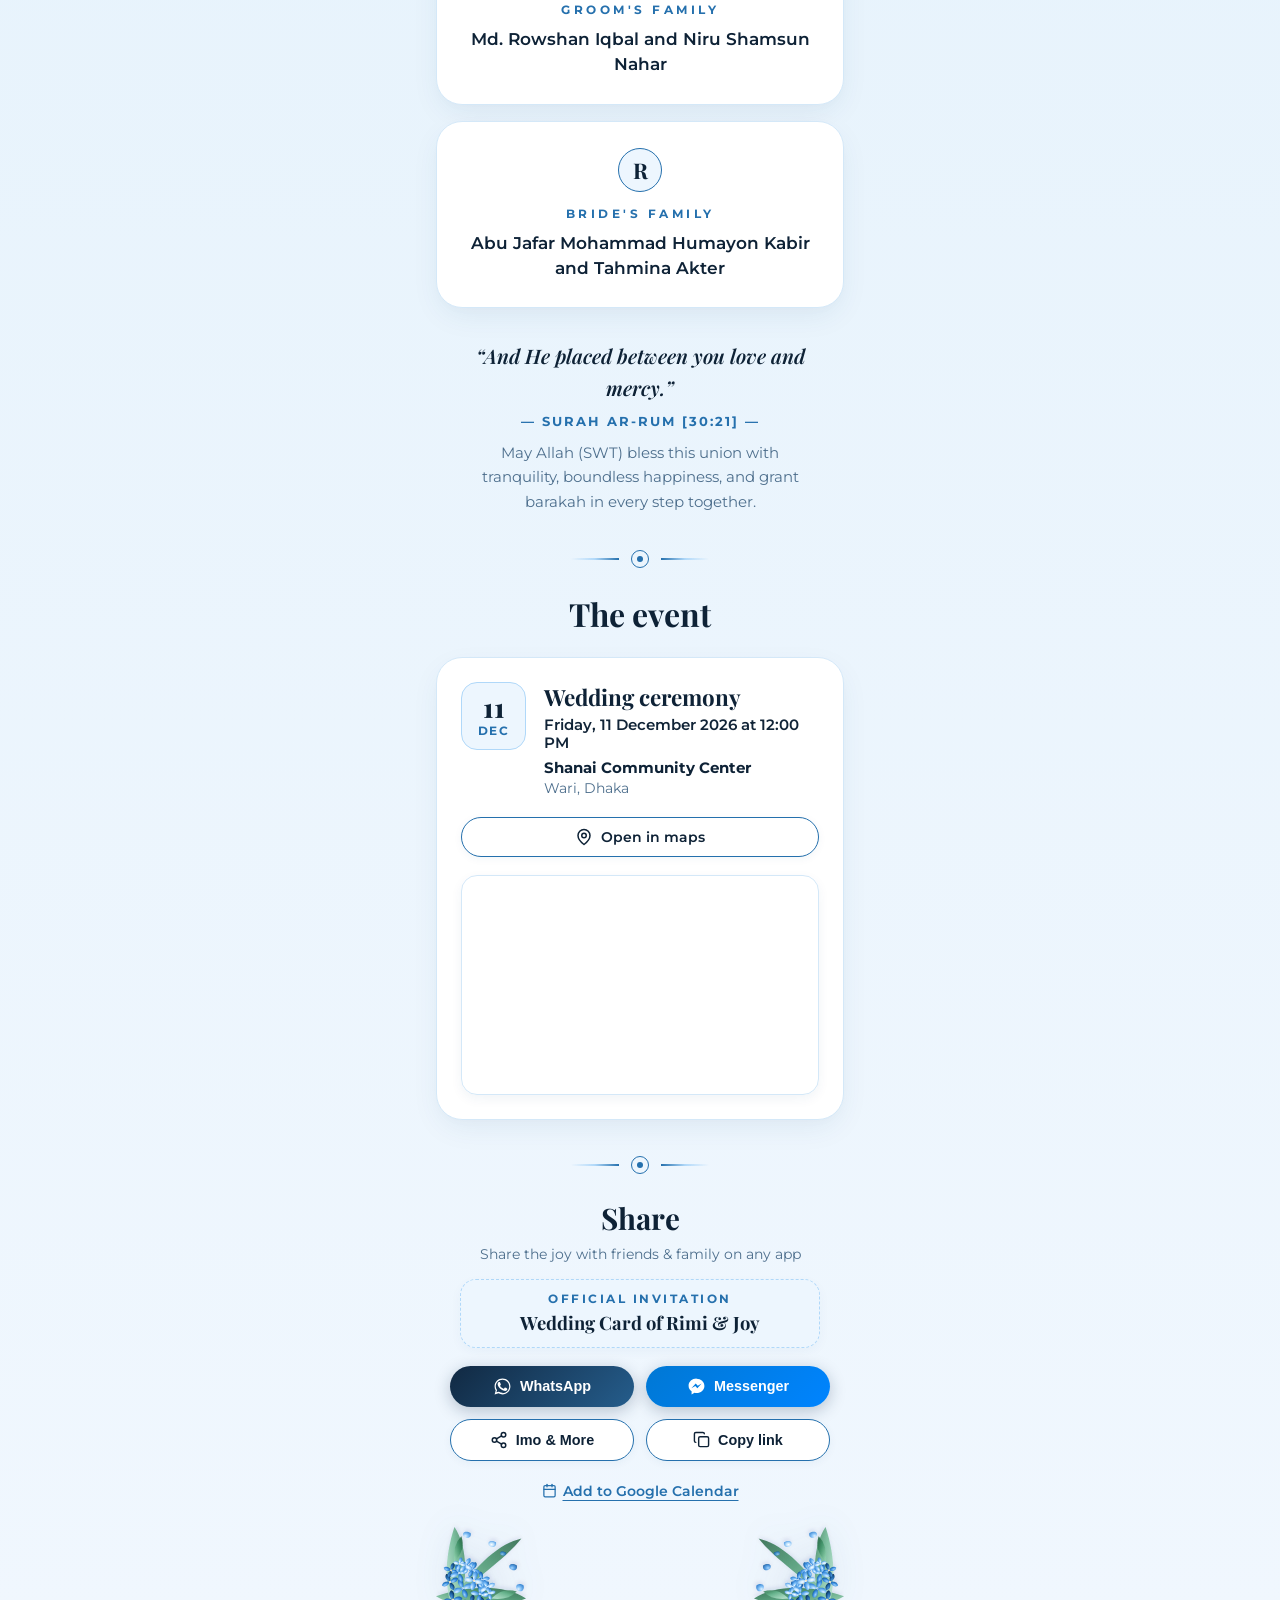
==== commit 1e26d9b4: "Remove preview text and brand strictly as Wedding Card of Rimi & Joy" ====
--- a/public/index.html
+++ b/public/index.html
@@ -3,15 +3,15 @@
 <head>
   <meta charset="UTF-8">
   <meta name="viewport" content="width=device-width, initial-scale=1.0">
-  <title>Wedding Card of Rimi and Joy | 11 December 2026</title>
+  <title>Wedding Card of Rimi & Joy | 11 December 2026</title>
   
   <!-- Open Graph Meta Tags for WhatsApp, Facebook, iMessage previews -->
-  <meta property="og:title" content="Wedding Card of Rimi and Joy">
-  <meta property="og:site_name" content="Wedding Card of Rimi and Joy">
-  <meta property="og:description" content="Wedding Card of Rimi and Joy • You are cordially invited to celebrate the wedding ceremony of Joy & Rimi on Friday, 11 December 2026 at Shanai Community Center, Wari, Dhaka.">
+  <meta property="og:title" content="Wedding Card of Rimi & Joy">
+  <meta property="og:site_name" content="Wedding Card of Rimi & Joy">
+  <meta property="og:description" content="Wedding Card of Rimi & Joy">
   <meta property="og:type" content="website">
-  <meta name="twitter:title" content="Wedding Card of Rimi and Joy">
-  <meta name="twitter:description" content="Wedding Card of Rimi and Joy • Friday, 11 December 2026 at Shanai Community Center, Wari, Dhaka.">
+  <meta name="twitter:title" content="Wedding Card of Rimi & Joy">
+  <meta name="twitter:description" content="Wedding Card of Rimi & Joy">
   
   <!-- Google Fonts: Amiri (Arabic), Alex Brush (Calligraphy), Playfair Display, Montserrat -->
   <link rel="preconnect" href="https://fonts.googleapis.com">
@@ -390,7 +390,7 @@
       <!-- Wedding Card Official Title Badge (Masks raw onrender URL) -->
       <div class="wedding-card-badge-box">
         <span class="wedding-card-badge-label">OFFICIAL INVITATION</span>
-        <div class="wedding-card-badge-name">Wedding Card of Rimi and Joy</div>
+        <div class="wedding-card-badge-name">Wedding Card of Rimi & Joy</div>
       </div>
 
       <!-- Share Action Buttons Grid -->
